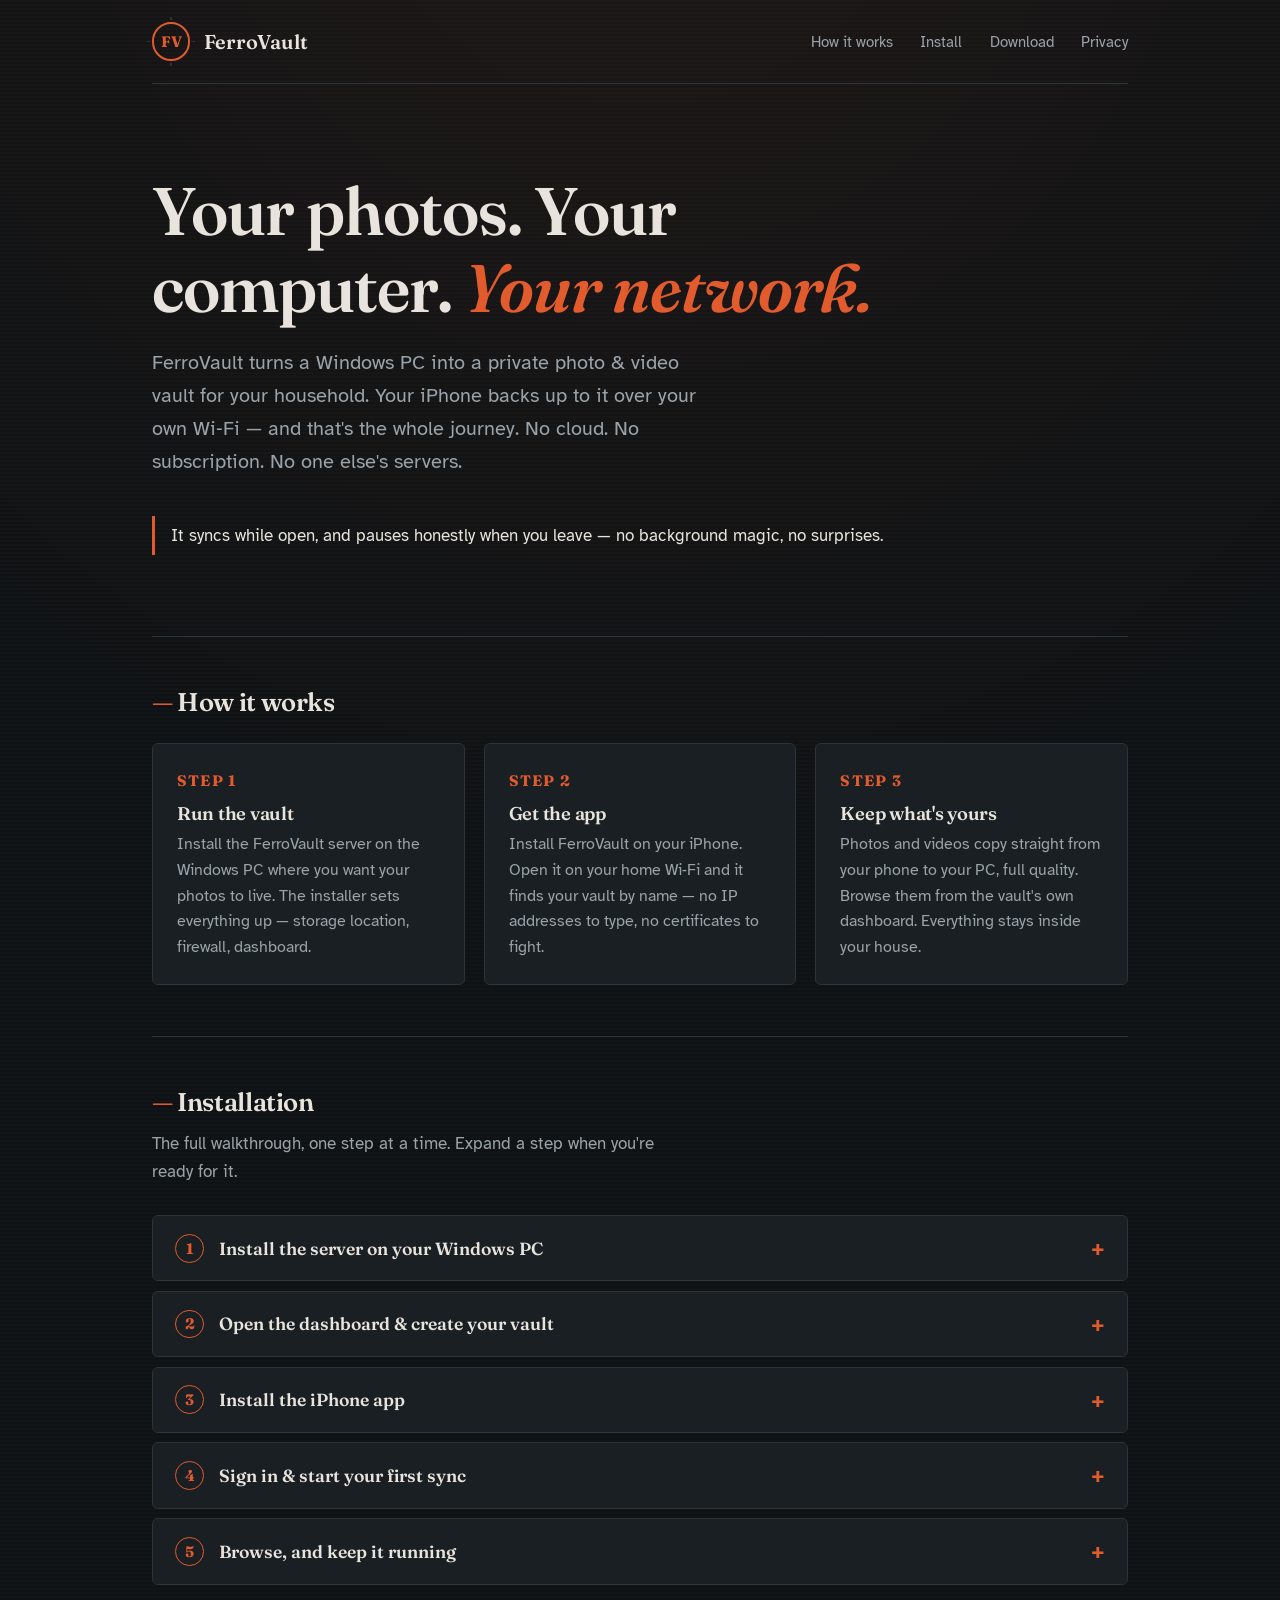
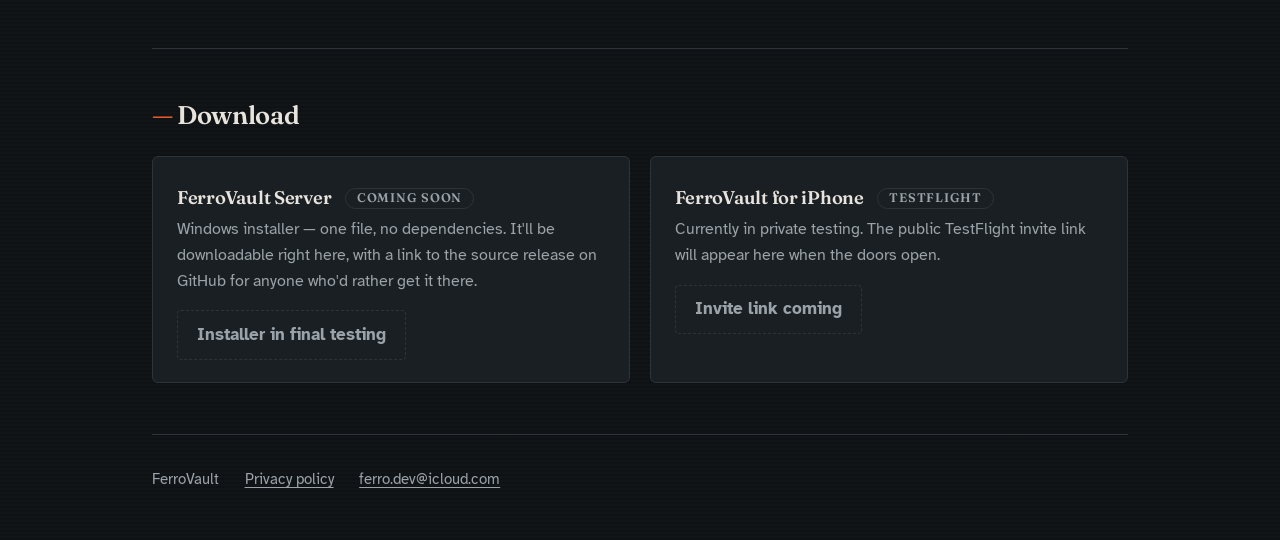
==== index.html @ d61e6aeb "FerroVault public site — landing + privacy + install accordion Decoupled from the app/server code re" ====
<!DOCTYPE html>
<html lang="en">
<head>
<meta charset="utf-8">
<meta name="viewport" content="width=device-width, initial-scale=1">
<title>FerroVault — your photos, on your own computer</title>
<meta name="description" content="FerroVault is a self-hosted photo and video server for your home network. Your iPhone syncs to your own PC — no cloud, no accounts, no tracking.">
<link rel="preconnect" href="https://fonts.googleapis.com">
<link rel="preconnect" href="https://fonts.gstatic.com" crossorigin>
<link href="https://fonts.googleapis.com/css2?family=Fraunces:ital,wght@0,400;0,600;0,700;1,600&family=Atkinson+Hyperlegible:ital,wght@0,400;0,700;1,400&display=swap" rel="stylesheet">
<link rel="stylesheet" href="styles.css">
</head>
<body>
<div class="wrap">

  <header class="site">
    <div class="dial" aria-hidden="true">FV</div>
    <div class="name">FerroVault</div>
    <nav>
      <a href="#how">How it works</a>
      <a href="#install">Install</a>
      <a href="#download">Download</a>
      <a href="privacy.html">Privacy</a>
    </nav>
  </header>

  <main>
    <div class="hero">
      <h1>Your photos. Your computer. <em>Your network.</em></h1>
      <p class="lede">FerroVault turns a Windows PC into a private photo &amp; video vault for your household. Your iPhone backs up to it over your own Wi&#8209;Fi — and that's the whole journey. No cloud. No subscription. No one else's servers.</p>
      <p class="vow">It syncs while open, and pauses honestly when you leave — no background magic, no surprises.</p>
    </div>

    <section id="how">
      <h2>How it works</h2>
      <div class="cols">
        <div class="card">
          <span class="step">Step 1</span>
          <h3>Run the vault</h3>
          <p>Install the FerroVault server on the Windows PC where you want your photos to live. The installer sets everything up — storage location, firewall, dashboard.</p>
        </div>
        <div class="card">
          <span class="step">Step 2</span>
          <h3>Get the app</h3>
          <p>Install FerroVault on your iPhone. Open it on your home Wi&#8209;Fi and it finds your vault by name — no IP addresses to type, no certificates to fight.</p>
        </div>
        <div class="card">
          <span class="step">Step 3</span>
          <h3>Keep what's yours</h3>
          <p>Photos and videos copy straight from your phone to your PC, full quality. Browse them from the vault's own dashboard. Everything stays inside your house.</p>
        </div>
      </div>
    </section>

    <section id="install">
      <h2>Installation</h2>
      <p class="section-lede">The full walkthrough, one step at a time. Expand a step when you're ready for it.</p>

      <details class="acc">
        <summary><span class="acc-n">1</span> Install the server on your Windows PC</summary>
        <div class="acc-body">
          <p>Download the FerroVault installer (see <a href="#download">Download</a> below) and run it on the PC that will hold your library — ideally one that stays on and has room to grow.</p>
          <p>The installer is self-contained: it brings its own runtime, sets up the Windows service so the vault starts with your PC, and opens the one local-network port it needs. You'll choose a <strong>storage folder</strong> — point it at the drive with the space (an internal or always-connected external drive).</p>
        </div>
      </details>

      <details class="acc">
        <summary><span class="acc-n">2</span> Open the dashboard &amp; create your vault</summary>
        <div class="acc-body">
          <p>When setup finishes, the vault's dashboard opens in your browser on the PC. You'll create an <strong>admin account</strong> (this stays on your machine — there's no FerroVault account anywhere else) and confirm the storage location.</p>
          <p>That's the server done. It now waits quietly on your home network for your phone.</p>
        </div>
      </details>

      <details class="acc">
        <summary><span class="acc-n">3</span> Install the iPhone app</summary>
        <div class="acc-body">
          <p>Get FerroVault for iPhone (see <a href="#download">Download</a>). During the testing period it's delivered through Apple's TestFlight; a public App Store release follows.</p>
          <p>Open the app while your phone is on the <strong>same Wi-Fi</strong> as the PC. It scans the local network and lists your vault by name — tap it to connect. No IP addresses, no certificate prompts.</p>
        </div>
      </details>

      <details class="acc">
        <summary><span class="acc-n">4</span> Sign in &amp; start your first sync</summary>
        <div class="acc-body">
          <p>Sign in with the admin account you made on the dashboard. Grant the app access to your photos when iOS asks.</p>
          <p>Choose how much to bring over — everything, or a recent window — and start the sync. Photos and videos copy at full quality straight to your PC. <strong>Keep the app open</strong> while it runs; it shows live progress and pauses honestly if you switch away, so nothing is ever half-done in secret.</p>
        </div>
      </details>

      <details class="acc">
        <summary><span class="acc-n">5</span> Browse, and keep it running</summary>
        <div class="acc-body">
          <p>Everything in your vault is browsable from the dashboard on the PC — by date, album, or search — and the files sit in a plain, human-readable folder structure on disk. They're <em>your</em> files; you can open them in Explorer any time.</p>
          <p>Leave the PC on and FerroVault keeps catching new photos each time you open the app on your home network. That's the whole rhythm.</p>
        </div>
      </details>
    </section>

    <section id="download">
      <h2>Download</h2>
      <div class="dl">
        <div class="card">
          <h3>FerroVault Server <span class="badge">Coming&nbsp;soon</span></h3>
          <p>Windows installer — one file, no dependencies. It'll be downloadable right here, with a link to the source release on GitHub for anyone who'd rather get it there.</p>
          <a class="btn" aria-disabled="true">Installer in final testing</a>
        </div>
        <div class="card">
          <h3>FerroVault for iPhone <span class="badge">TestFlight</span></h3>
          <p>Currently in private testing. The public TestFlight invite link will appear here when the doors open.</p>
          <a class="btn" aria-disabled="true">Invite link coming</a>
        </div>
      </div>
    </section>
  </main>

  <footer class="site">
    <span>FerroVault</span>
    <a href="privacy.html">Privacy policy</a>
    <a href="mailto:ferro.dev@icloud.com">ferro.dev@icloud.com</a>
  </footer>

</div>
</body>
</html>
---- styles.css ----
/* FerroVault — public site. Plain CSS, no build step. */

:root {
  --ink: #0f1214;          /* near-black, slightly warm */
  --iron: #1a1f23;         /* panel */
  --seam: #2c343a;         /* hairline borders */
  --text: #e8e4dd;         /* warm paper-white */
  --muted: #9aa3a9;
  --ember: #e25b2c;        /* the one accent: oxidized iron */
  --ember-dim: #b34723;
  --max: 64rem;
}

* { box-sizing: border-box; }

html { scroll-behavior: smooth; }

body {
  margin: 0;
  background: var(--ink);
  color: var(--text);
  font-family: "Atkinson Hyperlegible", sans-serif;
  font-size: 1.0625rem;
  line-height: 1.65;
  /* faint grain so the dark field isn't dead flat */
  background-image:
    radial-gradient(ellipse 80% 50% at 50% -10%, rgba(226, 91, 44, 0.07), transparent),
    repeating-linear-gradient(0deg, transparent 0 2px, rgba(255,255,255,0.012) 2px 4px);
}

h1, h2, h3 {
  font-family: "Fraunces", serif;
  font-weight: 600;
  letter-spacing: -0.015em;
  line-height: 1.15;
}

a { color: var(--ember); text-decoration-thickness: 1px; text-underline-offset: 3px; }
a:hover { color: #f07a4d; }

.wrap { max-width: var(--max); margin: 0 auto; padding: 0 1.5rem; }

/* ---------- header ---------- */

header.site {
  display: flex; align-items: center; gap: 0.85rem;
  padding: 1.4rem 0;
  border-bottom: 1px solid var(--seam);
}

.dial {
  width: 2.4rem; height: 2.4rem; flex: none;
  border-radius: 50%;
  border: 2px solid var(--ember);
  position: relative;
  display: grid; place-items: center;
  font-family: "Fraunces", serif;
  font-size: 0.95rem; font-weight: 700; color: var(--ember);
}
/* vault-dial notches */
.dial::before {
  content: ""; position: absolute; inset: -7px;
  border-radius: 50%;
  background:
    conic-gradient(from 0deg,
      var(--seam) 0 2deg, transparent 2deg 88deg,
      var(--seam) 88deg 92deg, transparent 92deg 178deg,
      var(--seam) 178deg 182deg, transparent 182deg 268deg,
      var(--seam) 268deg 272deg, transparent 272deg 358deg,
      var(--seam) 358deg 360deg);
  -webkit-mask: radial-gradient(circle, transparent 62%, #000 63%);
          mask: radial-gradient(circle, transparent 62%, #000 63%);
}

header.site .name {
  font-family: "Fraunces", serif;
  font-size: 1.25rem; font-weight: 600;
}
header.site nav { margin-left: auto; }
header.site nav a { color: var(--muted); text-decoration: none; margin-left: 1.4rem; font-size: 0.95rem; }
header.site nav a:hover { color: var(--text); }

/* ---------- hero ---------- */

.hero { padding: 5.5rem 0 4rem; }

.hero h1 {
  font-size: clamp(2.4rem, 6vw, 4.2rem);
  margin: 0 0 1.2rem;
  max-width: 18ch;
}
.hero h1 em {
  font-style: italic;
  color: var(--ember);
}

.hero p.lede {
  font-size: 1.25rem; color: var(--muted);
  max-width: 44ch; margin: 0;
}

.hero .vow {
  margin-top: 2.4rem;
  display: inline-block;
  border-left: 3px solid var(--ember);
  padding: 0.35rem 0 0.35rem 1rem;
  color: var(--text);
  font-size: 1.05rem;
}

/* staggered load-in */
.hero > * { opacity: 0; transform: translateY(10px); animation: rise 0.7s ease forwards; }
.hero > *:nth-child(2) { animation-delay: 0.12s; }
.hero > *:nth-child(3) { animation-delay: 0.24s; }
@keyframes rise { to { opacity: 1; transform: none; } }
@media (prefers-reduced-motion: reduce) {
  .hero > * { animation: none; opacity: 1; transform: none; }
}

/* ---------- sections ---------- */

section { padding: 3.2rem 0; border-top: 1px solid var(--seam); }

section h2 {
  font-size: 1.6rem; margin: 0 0 1.6rem;
}
section h2::before {
  content: "— ";
  color: var(--ember);
}

.cols {
  display: grid; gap: 1.2rem;
  grid-template-columns: repeat(auto-fit, minmax(15rem, 1fr));
}

.card {
  background: var(--iron);
  border: 1px solid var(--seam);
  border-radius: 6px;
  padding: 1.4rem 1.5rem;
}
.card .step {
  font-family: "Fraunces", serif;
  color: var(--ember); font-size: 0.95rem; font-weight: 700;
  letter-spacing: 0.08em; text-transform: uppercase;
}
.card h3 { font-size: 1.15rem; margin: 0.5rem 0 0.5rem; }
.card p { margin: 0; color: var(--muted); font-size: 0.98rem; }

/* ---------- download ---------- */

.dl {
  display: flex; flex-wrap: wrap; gap: 1.2rem; align-items: stretch;
}
.dl .card { flex: 1 1 18rem; }

.badge {
  display: inline-block;
  font-size: 0.78rem; letter-spacing: 0.06em; text-transform: uppercase;
  border: 1px solid var(--seam); border-radius: 999px;
  padding: 0.15rem 0.7rem; color: var(--muted);
  margin-left: 0.6rem; vertical-align: 2px;
}
.badge.live { border-color: var(--ember); color: var(--ember); }

.btn {
  display: inline-block; margin-top: 1rem;
  background: var(--ember); color: var(--ink);
  font-weight: 700; text-decoration: none;
  padding: 0.6rem 1.2rem; border-radius: 4px;
}
.btn:hover { background: #f07a4d; color: var(--ink); }
.btn[aria-disabled="true"] {
  background: transparent; color: var(--muted);
  border: 1px dashed var(--seam); cursor: default;
}

/* ---------- prose (privacy page) ---------- */

.prose { max-width: 42rem; padding: 3.5rem 0 4rem; }
.prose h1 { font-size: clamp(1.9rem, 4vw, 2.6rem); }
.prose .updated { color: var(--muted); font-size: 0.92rem; }
.prose p { margin: 1.1rem 0; }
.prose strong { color: var(--text); }

/* ---------- footer ---------- */

footer.site {
  border-top: 1px solid var(--seam);
  padding: 2rem 0 3rem;
  color: var(--muted); font-size: 0.92rem;
  display: flex; flex-wrap: wrap; gap: 0.4rem 1.6rem;
}
footer.site a { color: var(--muted); }
footer.site a:hover { color: var(--text); }

/* ---------- section lede + accordion (install steps) ---------- */

.section-lede {
  color: var(--muted);
  margin: -0.8rem 0 1.8rem;
  max-width: 46ch;
}

details.acc {
  background: var(--iron);
  border: 1px solid var(--seam);
  border-radius: 6px;
  margin-bottom: 0.8rem;
  overflow: hidden;
}
details.acc + details.acc { margin-top: -0.2rem; }

details.acc summary {
  list-style: none;
  cursor: pointer;
  padding: 1.1rem 1.4rem;
  display: flex; align-items: center; gap: 0.9rem;
  font-family: "Fraunces", serif;
  font-size: 1.1rem; font-weight: 600;
  color: var(--text);
  transition: background 0.15s ease;
}
details.acc summary::-webkit-details-marker { display: none; }
details.acc summary:hover { background: rgba(226, 91, 44, 0.05); }

/* the +/- affordance on the right */
details.acc summary::after {
  content: "+";
  margin-left: auto;
  font-family: "Atkinson Hyperlegible", sans-serif;
  font-size: 1.4rem; line-height: 1; color: var(--ember);
  transition: transform 0.2s ease;
}
details.acc[open] summary::after { content: "\2212"; /* minus */ }

.acc-n {
  flex: none;
  width: 1.8rem; height: 1.8rem;
  display: grid; place-items: center;
  border: 1.5px solid var(--ember); border-radius: 50%;
  color: var(--ember);
  font-size: 0.95rem; font-weight: 700;
}

.acc-body {
  padding: 0 1.4rem 1.3rem;
  border-top: 1px solid var(--seam);
}
.acc-body p { margin: 1rem 0 0; color: var(--muted); }
.acc-body strong { color: var(--text); }

@media (prefers-reduced-motion: no-preference) {
  details.acc[open] .acc-body { animation: rise 0.35s ease; }
}
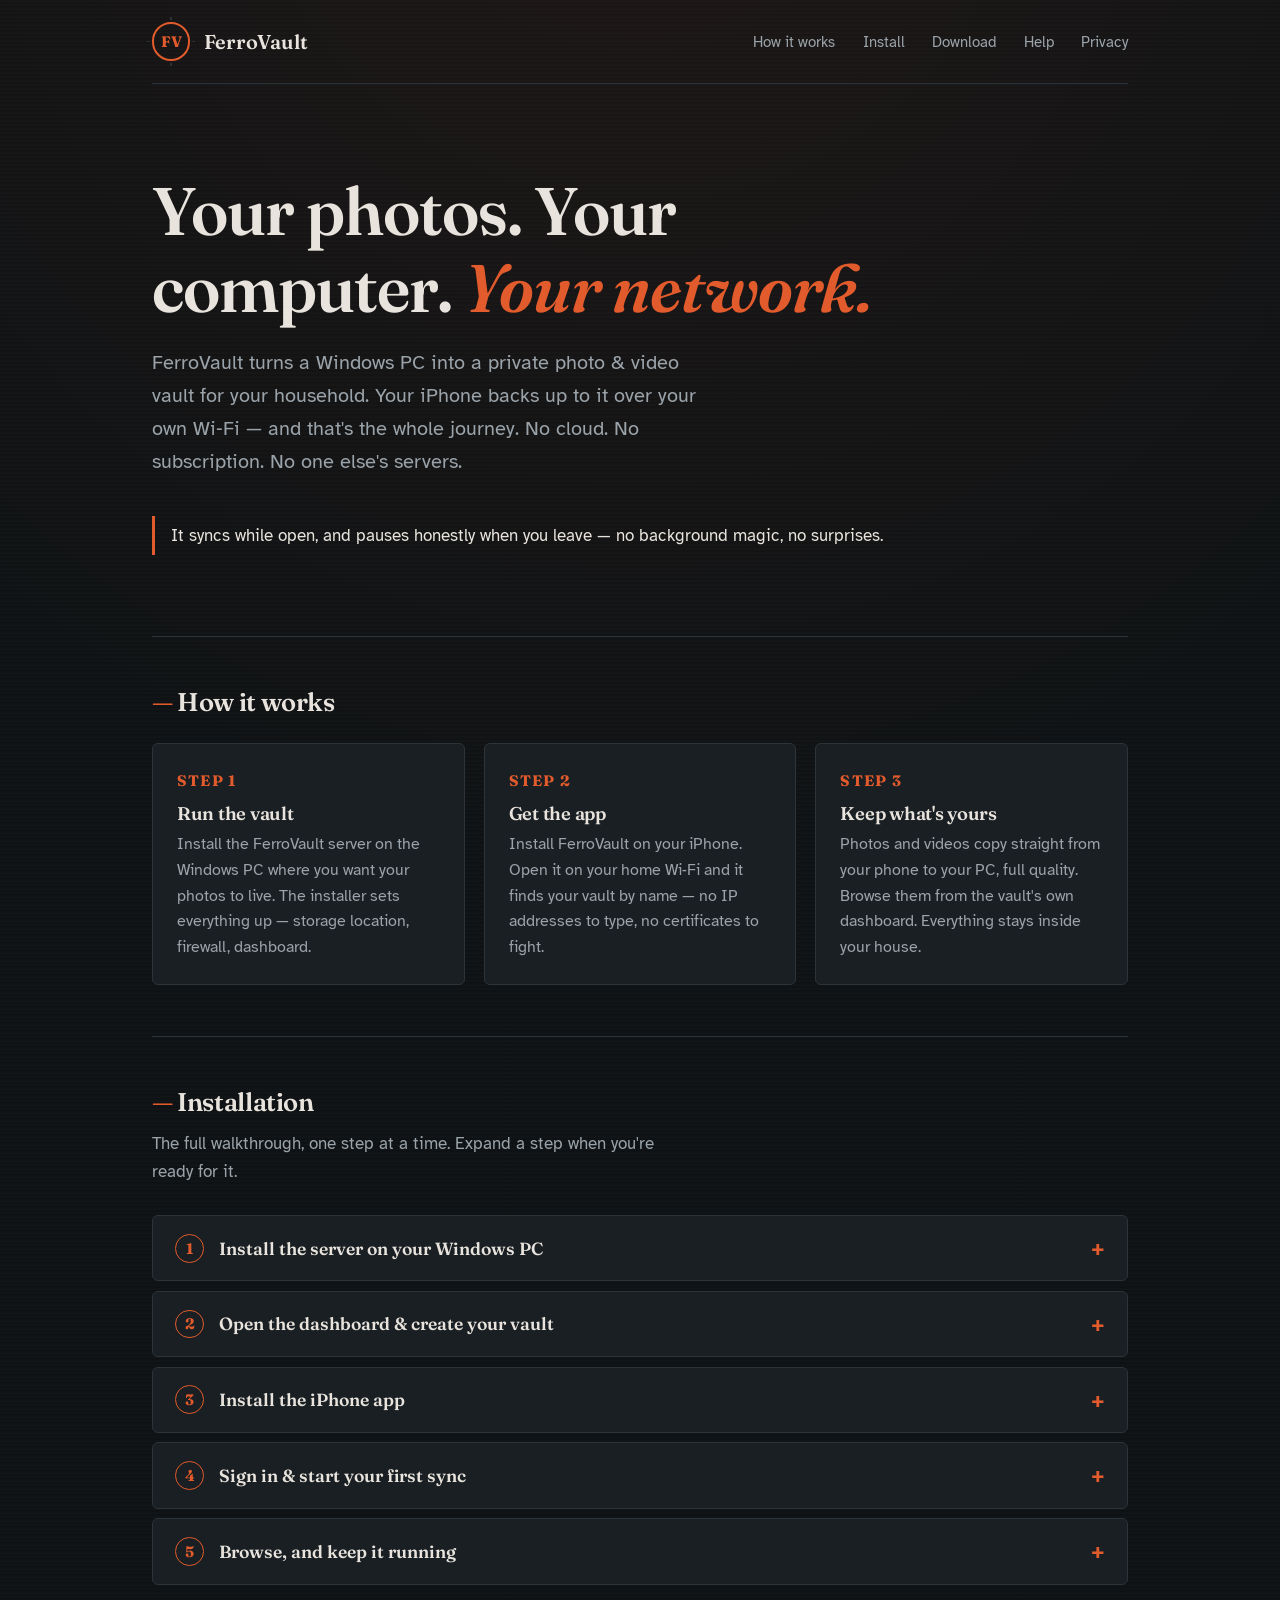
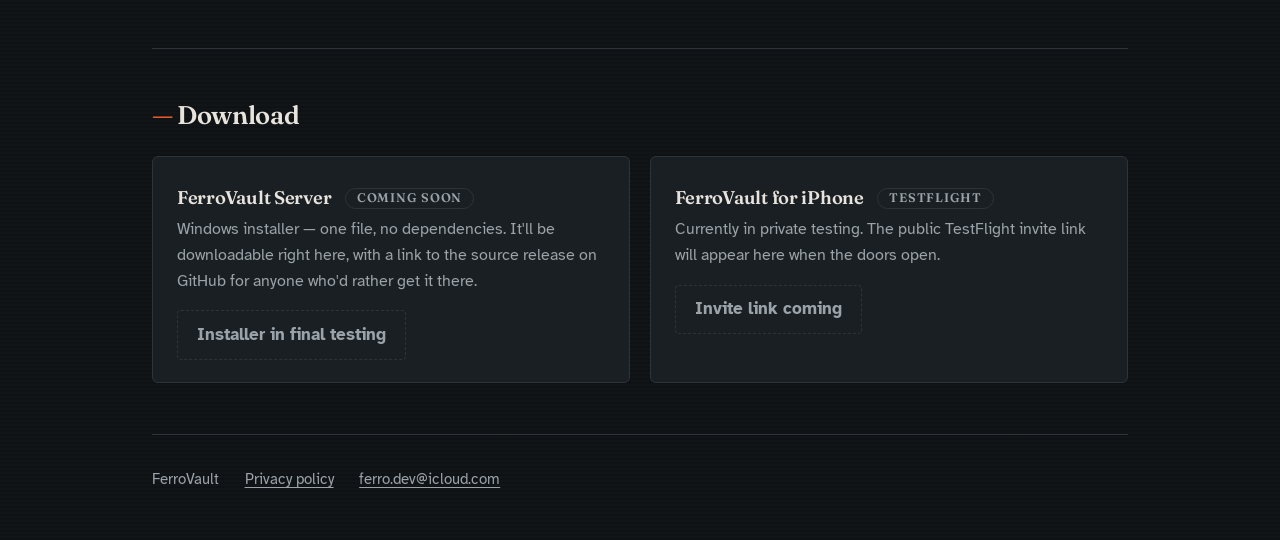
==== commit 8218db96: "docs(site): draft FAQ/help page (install, uninstall, features, explainer) Co-Authored-By: Claude Opu" ====
--- a/index.html
+++ b/index.html
@@ -9,6 +9,7 @@
 <link rel="preconnect" href="https://fonts.gstatic.com" crossorigin>
 <link href="https://fonts.googleapis.com/css2?family=Fraunces:ital,wght@0,400;0,600;0,700;1,600&family=Atkinson+Hyperlegible:ital,wght@0,400;0,700;1,400&display=swap" rel="stylesheet">
 <link rel="stylesheet" href="styles.css">
+<link rel="icon" type="image/svg+xml" href="favicon.svg">
 </head>
 <body>
 <div class="wrap">
@@ -20,6 +21,7 @@
       <a href="#how">How it works</a>
       <a href="#install">Install</a>
       <a href="#download">Download</a>
+      <a href="faq.html">Help</a>
       <a href="privacy.html">Privacy</a>
     </nav>
   </header>
--- a/styles.css
+++ b/styles.css
@@ -254,3 +254,43 @@
 @media (prefers-reduced-motion: no-preference) {
   details.acc[open] .acc-body { animation: rise 0.35s ease; }
 }
+
+/* ---------- faq: feature list, note callout, inline code ---------- */
+
+ul.feat {
+  list-style: none;
+  margin: 0; padding: 0;
+  max-width: 60ch;
+}
+ul.feat li {
+  position: relative;
+  padding: 0.55rem 0 0.55rem 1.5rem;
+  border-top: 1px solid var(--seam);
+  color: var(--muted);
+}
+ul.feat li:first-child { border-top: none; }
+ul.feat li::before {
+  content: "—";
+  position: absolute; left: 0;
+  color: var(--ember); font-weight: 700;
+}
+ul.feat li strong { color: var(--text); }
+
+.note {
+  margin-top: 1.8rem;
+  border-left: 3px solid var(--ember);
+  padding: 0.5rem 0 0.5rem 1rem;
+  color: var(--text);
+  font-size: 1rem;
+  max-width: 60ch;
+}
+
+code {
+  font-family: ui-monospace, "SF Mono", Menlo, monospace;
+  font-size: 0.9em;
+  background: var(--iron);
+  border: 1px solid var(--seam);
+  border-radius: 4px;
+  padding: 0.1rem 0.4rem;
+  color: var(--text);
+}
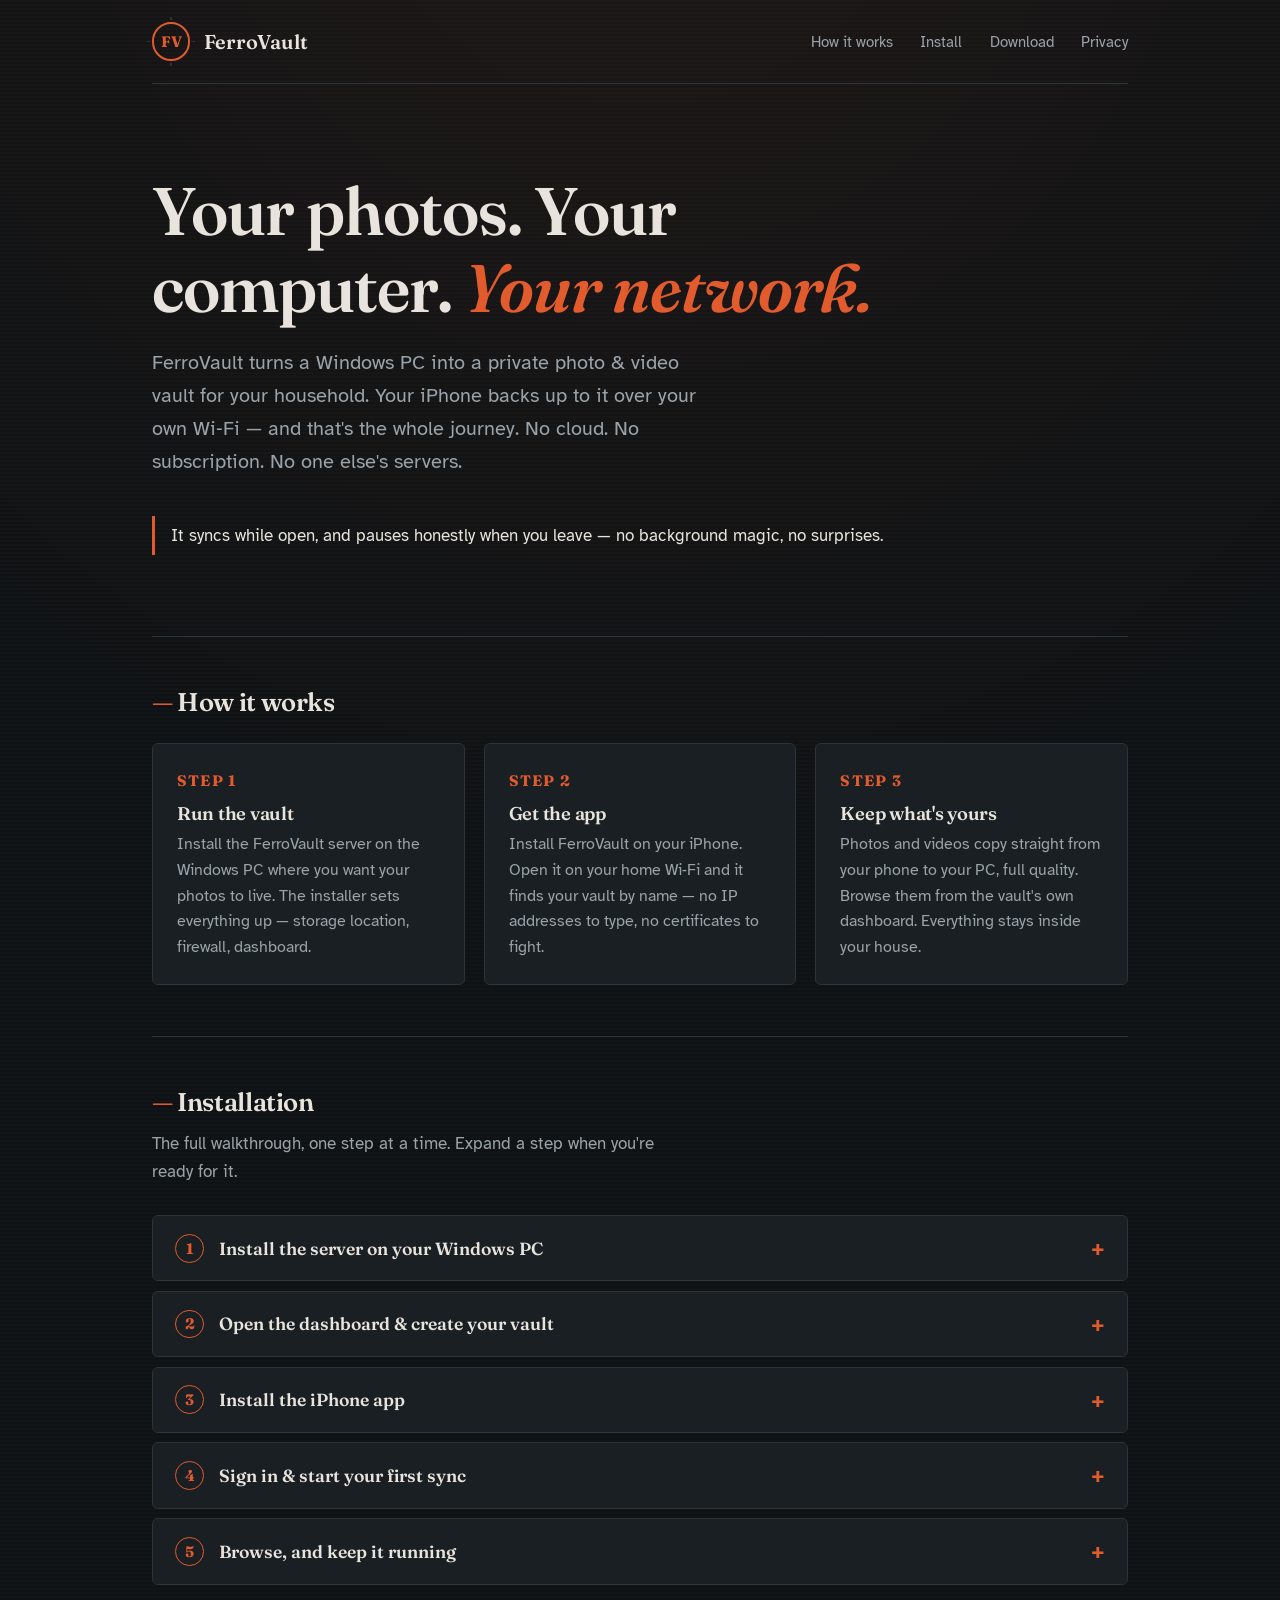
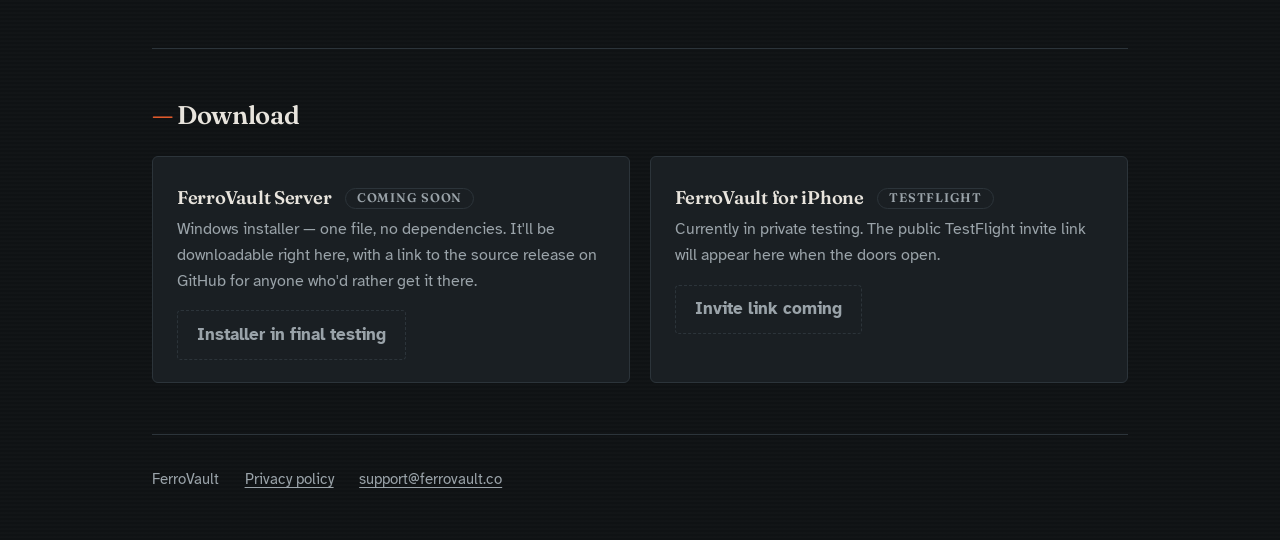
==== commit 2908017b: "support@ferrovault.co everywhere (replaces ferro.dev@icloud.com); honest sync wording — opening the " ====
--- a/index.html
+++ b/index.html
@@ -21,7 +21,6 @@
       <a href="#how">How it works</a>
       <a href="#install">Install</a>
       <a href="#download">Download</a>
-      <a href="faq.html">Help</a>
       <a href="privacy.html">Privacy</a>
     </nav>
   </header>
@@ -119,7 +118,7 @@
   <footer class="site">
     <span>FerroVault</span>
     <a href="privacy.html">Privacy policy</a>
-    <a href="mailto:ferro.dev@icloud.com">ferro.dev@icloud.com</a>
+    <a href="mailto:support@ferrovault.co">support@ferrovault.co</a>
   </footer>
 
 </div>
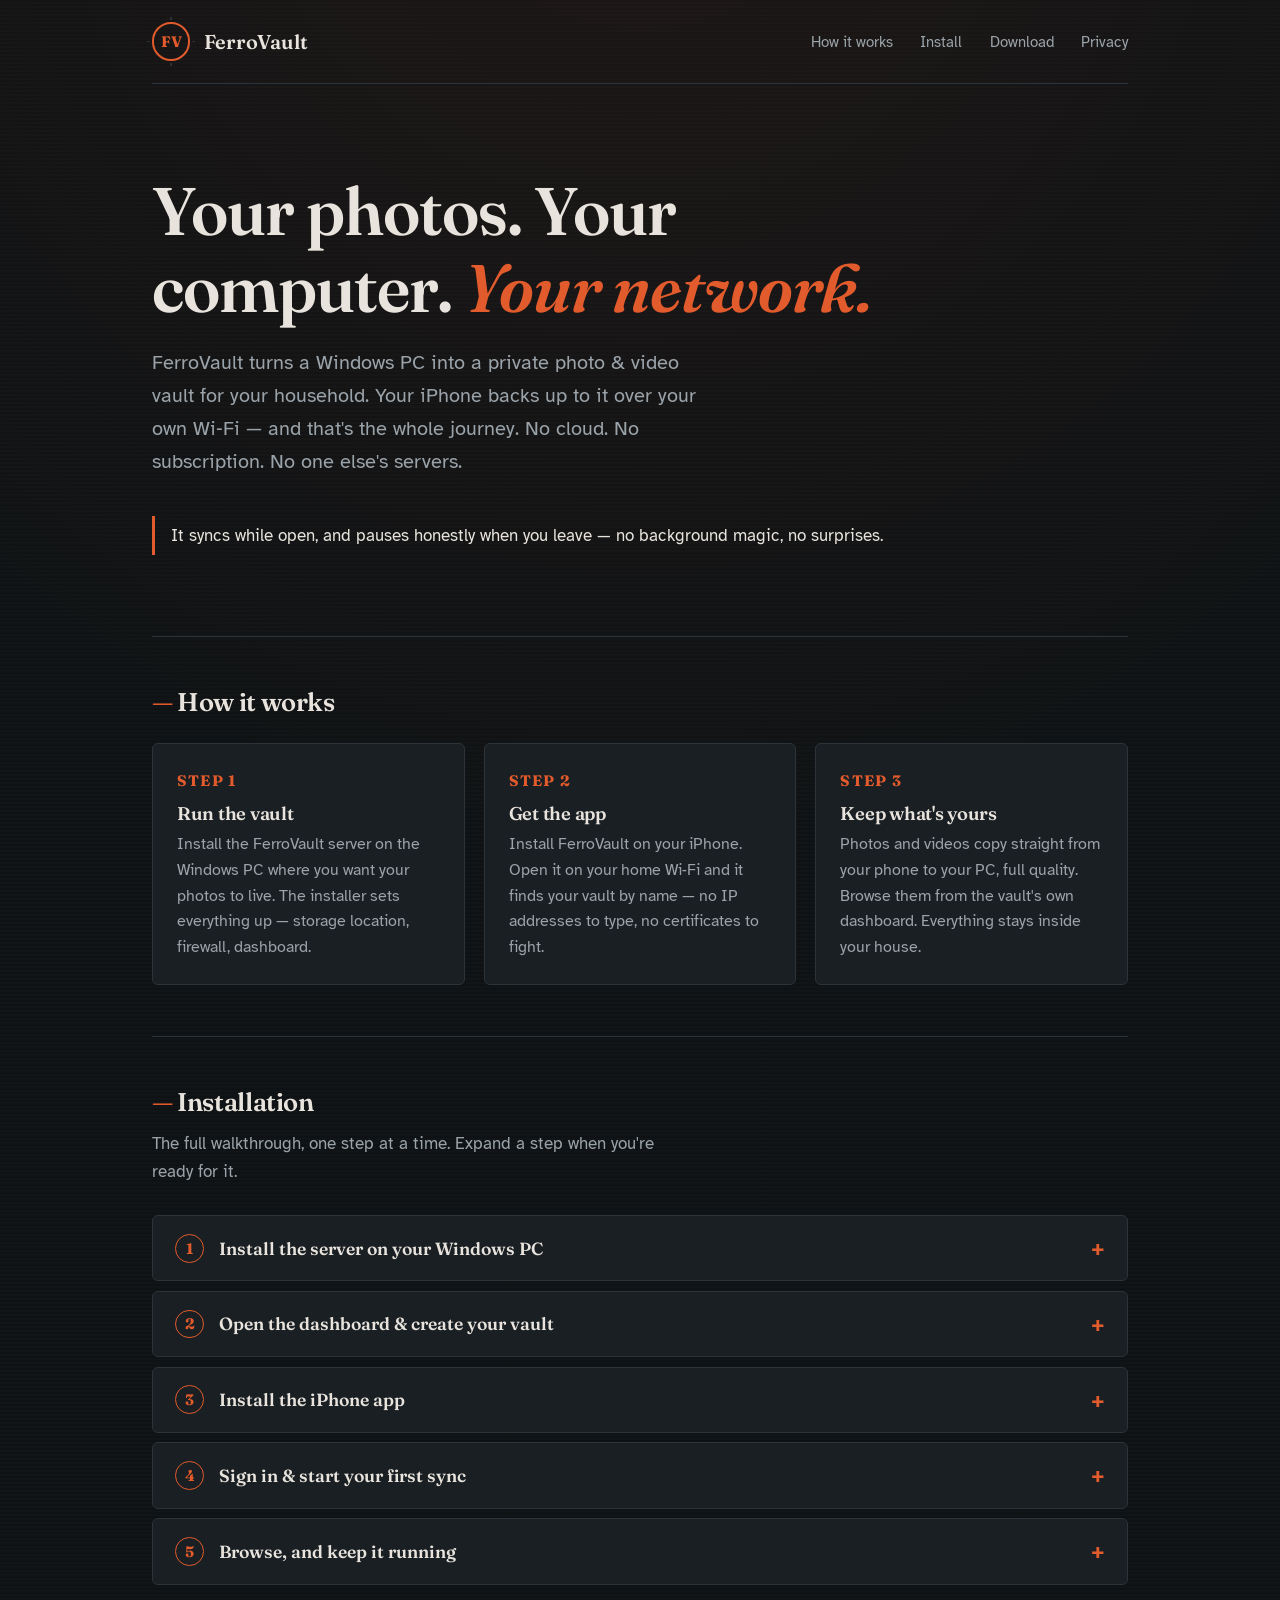
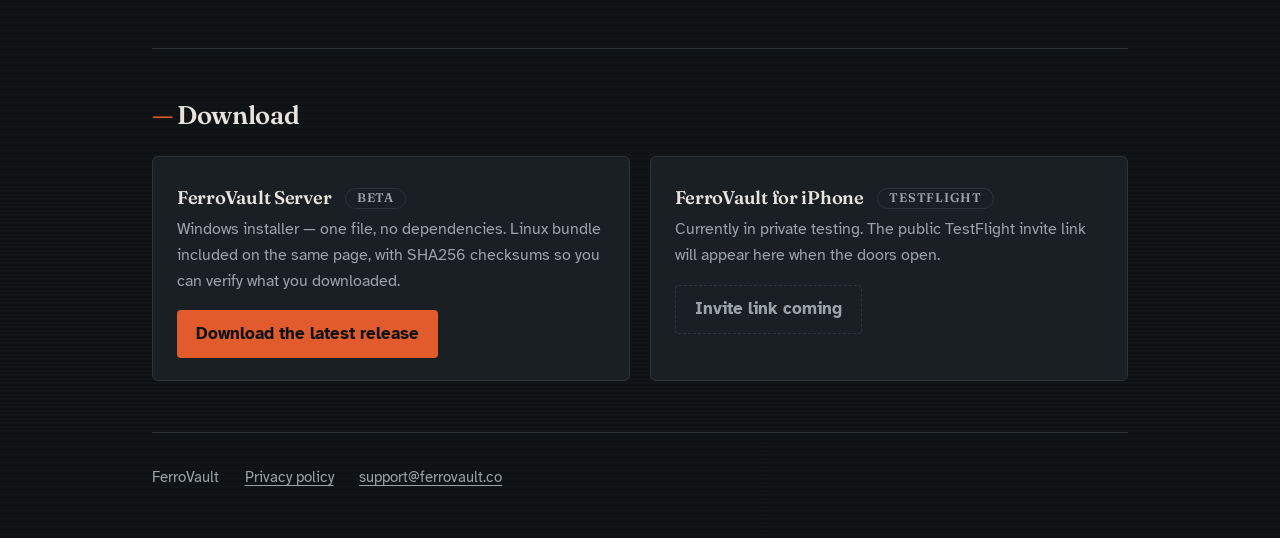
==== commit 905bad6f: "Wire the Server download button to the GitHub latest release (Ernesto's go, 2026-07-29) The releases" ====
--- a/index.html
+++ b/index.html
@@ -102,9 +102,9 @@
       <h2>Download</h2>
       <div class="dl">
         <div class="card">
-          <h3>FerroVault Server <span class="badge">Coming&nbsp;soon</span></h3>
-          <p>Windows installer — one file, no dependencies. It'll be downloadable right here, with a link to the source release on GitHub for anyone who'd rather get it there.</p>
-          <a class="btn" aria-disabled="true">Installer in final testing</a>
+          <h3>FerroVault Server <span class="badge">Beta</span></h3>
+          <p>Windows installer — one file, no dependencies. Linux bundle included on the same page, with SHA256 checksums so you can verify what you downloaded.</p>
+          <a class="btn" href="https://github.com/matachan/ferrovault-dist/releases/latest" rel="noopener">Download the latest release</a>
         </div>
         <div class="card">
           <h3>FerroVault for iPhone <span class="badge">TestFlight</span></h3>
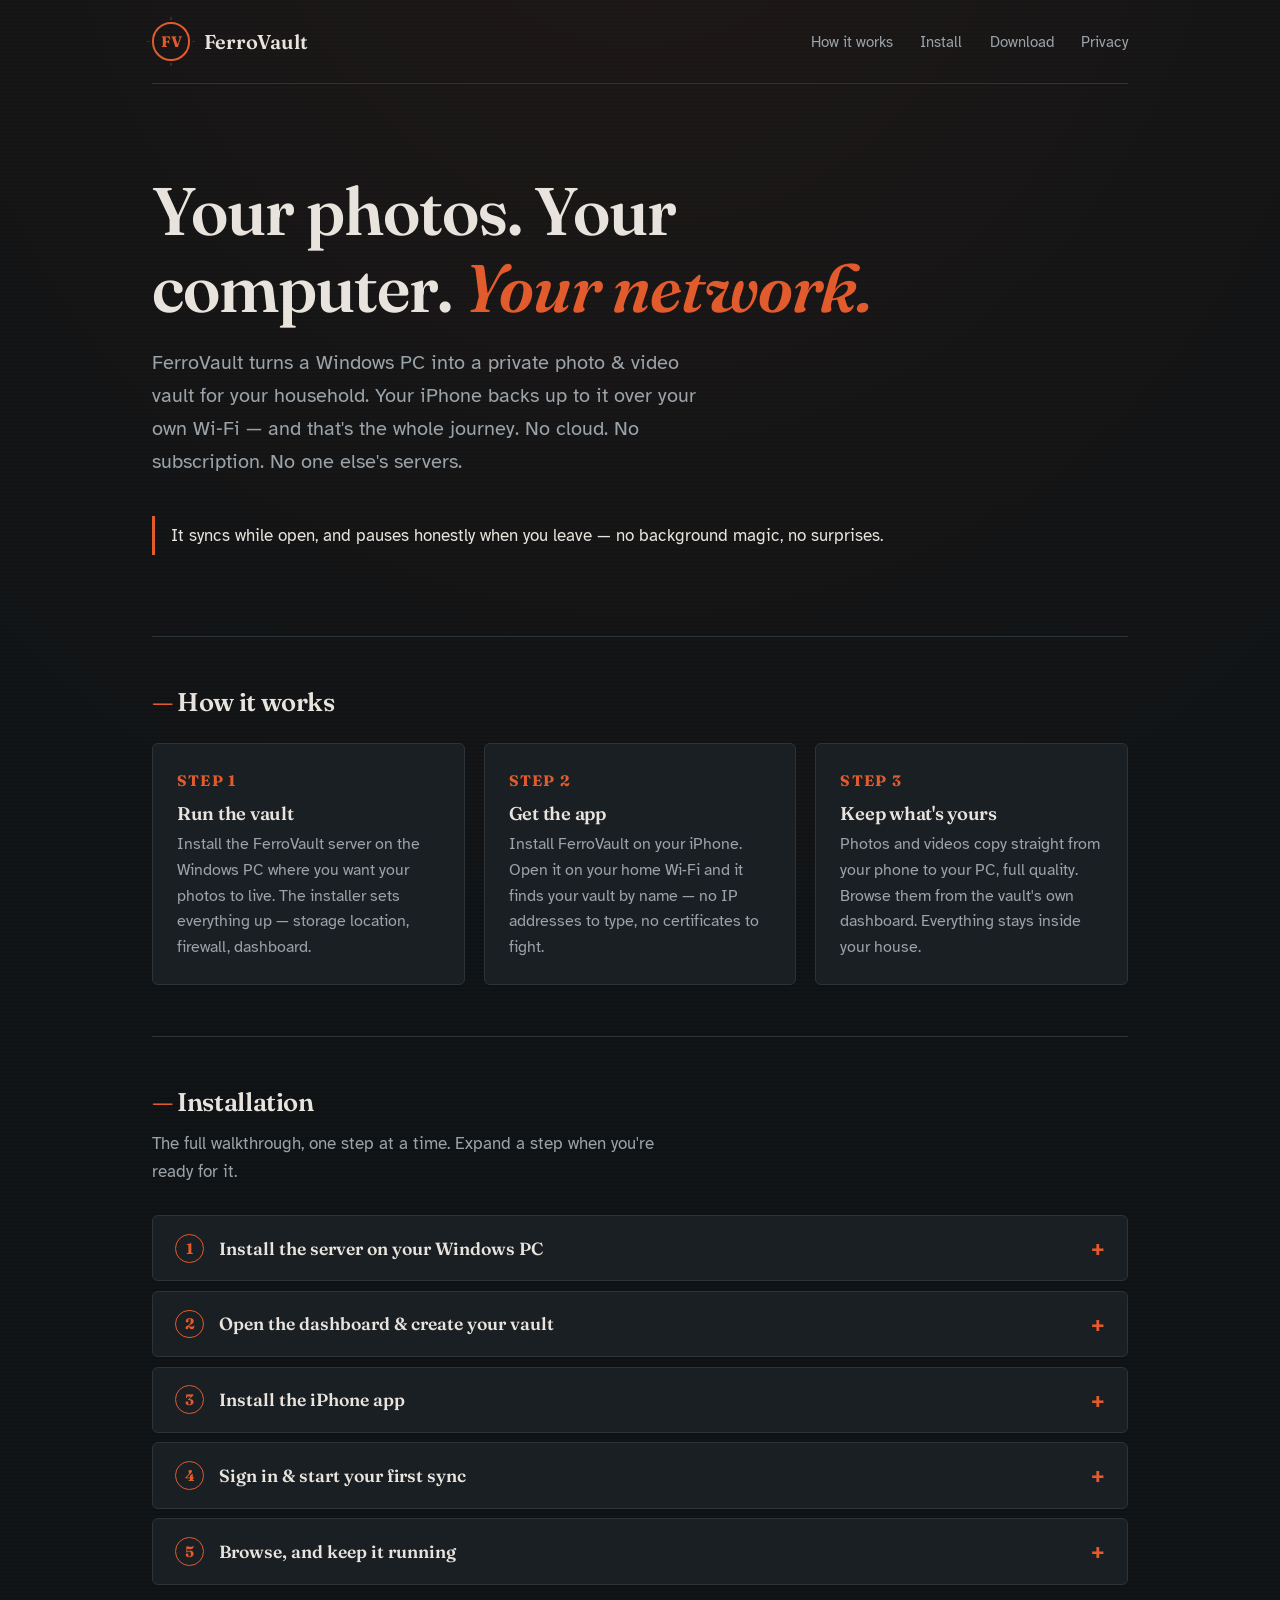
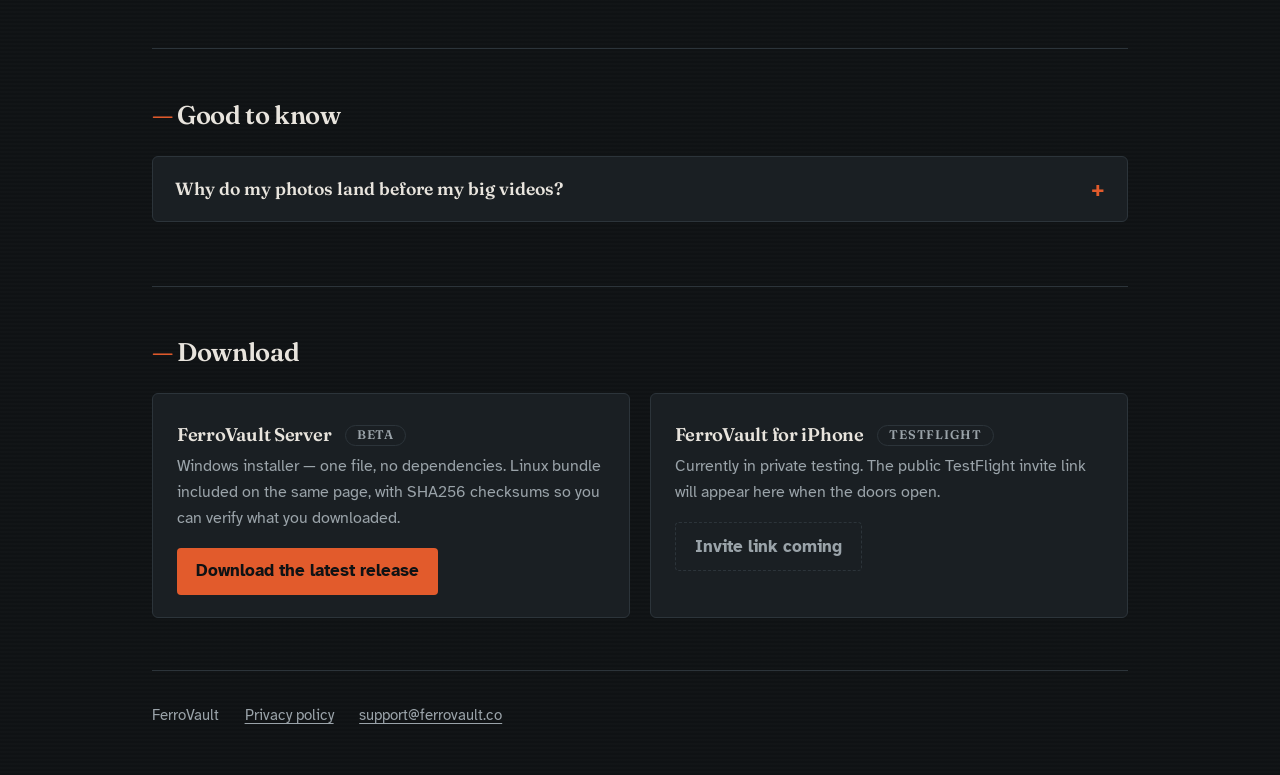
==== commit f7b3f5e2: "Add 'Good to know' FAQ: smaller-files-first sync ordering + the priority toggle (Ernesto, 2026-07-29" ====
--- a/index.html
+++ b/index.html
@@ -98,6 +98,16 @@
       </details>
     </section>
 
+    <section id="faq">
+      <h2>Good to know</h2>
+      <details class="acc">
+        <summary>Why do my photos land before my big videos?</summary>
+        <div class="acc-body">
+          <p>By default, FerroVault syncs your <strong>smaller files first</strong> — photos pour in quickly, your library fills out fast, and space on your phone frees up sooner. The large videos follow behind. Prefer the big files out of the way first? There's a toggle in the app to prioritize them instead.</p>
+        </div>
+      </details>
+    </section>
+
     <section id="download">
       <h2>Download</h2>
       <div class="dl">
